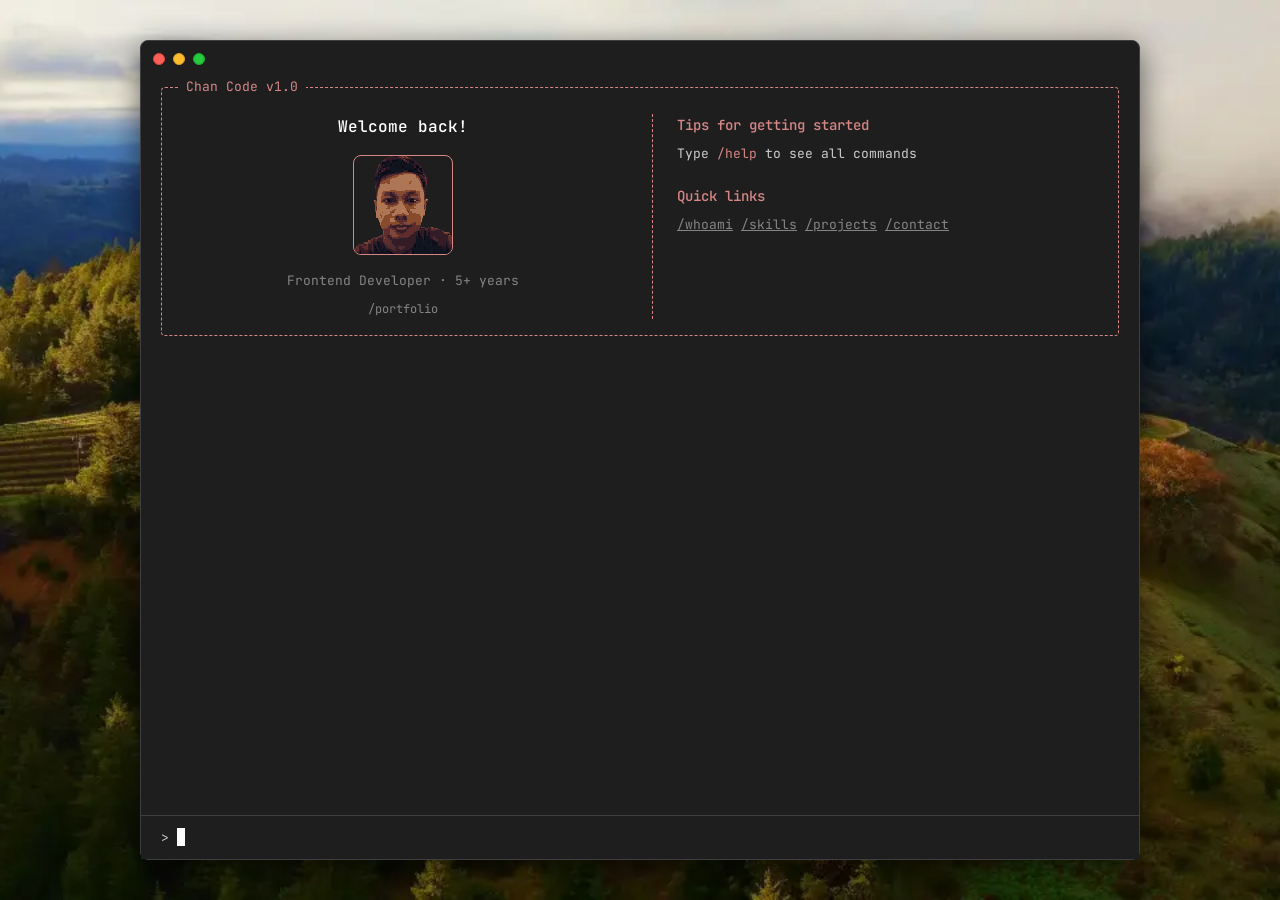
==== index.html @ 1a668fe7 "deploy" ====
<!doctype html>
<html lang="en">
  <head>
    <meta charset="UTF-8" />
    <link rel="icon" type="image/x-icon" href="/favicon.ico" />
    <link rel="icon" type="image/png" sizes="16x16" href="/favicon-16x16.png" />
    <link rel="icon" type="image/png" sizes="32x32" href="/favicon-32x32.png" />
    <link rel="apple-touch-icon" sizes="180x180" href="/apple-touch-icon.png" />
    <link rel="manifest" href="/site.webmanifest" />
    <meta name="viewport" content="width=device-width, initial-scale=1.0" />
    <link rel="preconnect" href="https://fonts.googleapis.com">
    <link rel="preconnect" href="https://fonts.gstatic.com" crossorigin>
    <link rel="preload" href="https://fonts.googleapis.com/css2?family=JetBrains+Mono:wght@400;500;600;700&display=block" as="style">
    <link href="https://fonts.googleapis.com/css2?family=JetBrains+Mono:wght@400;500;600;700&display=block" rel="stylesheet">
    <title>Chan Nyein Tun - Portfolio</title>
    <script type="module" crossorigin src="/assets/index-CoTUkDE5.js"></script>
    <link rel="stylesheet" crossorigin href="/assets/index-DFzDMtbi.css">
  </head>
  <body>
    <div id="root"></div>
  </body>
</html>
---- assets/index-DFzDMtbi.css ----
/*! tailwindcss v4.1.16 | MIT License | https://tailwindcss.com */
@layer properties{@supports (((-webkit-hyphens:none)) and (not (margin-trim:inline))) or ((-moz-orient:inline) and (not (color:rgb(from red r g b)))){*,:before,:after,::backdrop{--tw-rotate-x:initial;--tw-rotate-y:initial;--tw-rotate-z:initial;--tw-skew-x:initial;--tw-skew-y:initial;--tw-space-y-reverse:0;--tw-border-style:solid;--tw-font-weight:initial;--tw-outline-style:solid;--tw-ease:initial}}}@layer theme{:root,:host{--font-sans:ui-sans-serif,system-ui,sans-serif,"Apple Color Emoji","Segoe UI Emoji","Segoe UI Symbol","Noto Color Emoji";--font-mono:"JetBrains Mono","Consolas","Courier New",monospace;--color-red-500:#fb2c36;--color-yellow-500:#edb200;--color-green-500:#00c758;--spacing:.25rem;--text-sm:.875rem;--text-sm--line-height:calc(1.25/.875);--text-xl:1.25rem;--text-xl--line-height:calc(1.75/1.25);--text-2xl:1.5rem;--text-2xl--line-height:calc(2/1.5);--font-weight-semibold:600;--font-weight-bold:700;--ease-in:cubic-bezier(.4,0,1,1);--default-transition-duration:.15s;--default-transition-timing-function:cubic-bezier(.4,0,.2,1);--default-font-family:var(--font-sans);--default-mono-font-family:var(--font-mono);--color-terminal-bg:#1e1e1e;--color-terminal-text:#ccc;--color-terminal-muted:#858585;--color-terminal-accent:#d78786;--color-terminal-error:#f48771;--animate-fade-in:fadeIn .2s ease-out}@supports (color:lab(0% 0 0)){:root,:host{--color-red-500:lab(55.4814% 75.0732 48.8528);--color-yellow-500:lab(76.3898% 14.5258 98.4589);--color-green-500:lab(70.5521% -66.5147 45.8073)}}}@layer base{*,:after,:before,::backdrop{box-sizing:border-box;border:0 solid;margin:0;padding:0}::file-selector-button{box-sizing:border-box;border:0 solid;margin:0;padding:0}html,:host{-webkit-text-size-adjust:100%;tab-size:4;line-height:1.5;font-family:var(--default-font-family,ui-sans-serif,system-ui,sans-serif,"Apple Color Emoji","Segoe UI Emoji","Segoe UI Symbol","Noto Color Emoji");font-feature-settings:var(--default-font-feature-settings,normal);font-variation-settings:var(--default-font-variation-settings,normal);-webkit-tap-highlight-color:transparent}hr{height:0;color:inherit;border-top-width:1px}abbr:where([title]){-webkit-text-decoration:underline dotted;text-decoration:underline dotted}h1,h2,h3,h4,h5,h6{font-size:inherit;font-weight:inherit}a{color:inherit;-webkit-text-decoration:inherit;-webkit-text-decoration:inherit;-webkit-text-decoration:inherit;-webkit-text-decoration:inherit;text-decoration:inherit}b,strong{font-weight:bolder}code,kbd,samp,pre{font-family:var(--default-mono-font-family,ui-monospace,SFMono-Regular,Menlo,Monaco,Consolas,"Liberation Mono","Courier New",monospace);font-feature-settings:var(--default-mono-font-feature-settings,normal);font-variation-settings:var(--default-mono-font-variation-settings,normal);font-size:1em}small{font-size:80%}sub,sup{vertical-align:baseline;font-size:75%;line-height:0;position:relative}sub{bottom:-.25em}sup{top:-.5em}table{text-indent:0;border-color:inherit;border-collapse:collapse}:-moz-focusring{outline:auto}progress{vertical-align:baseline}summary{display:list-item}ol,ul,menu{list-style:none}img,svg,video,canvas,audio,iframe,embed,object{vertical-align:middle;display:block}img,video{max-width:100%;height:auto}button,input,select,optgroup,textarea{font:inherit;font-feature-settings:inherit;font-variation-settings:inherit;letter-spacing:inherit;color:inherit;opacity:1;background-color:#0000;border-radius:0}::file-selector-button{font:inherit;font-feature-settings:inherit;font-variation-settings:inherit;letter-spacing:inherit;color:inherit;opacity:1;background-color:#0000;border-radius:0}:where(select:is([multiple],[size])) optgroup{font-weight:bolder}:where(select:is([multiple],[size])) optgroup option{padding-inline-start:20px}::file-selector-button{margin-inline-end:4px}::placeholder{opacity:1}@supports (not ((-webkit-appearance:-apple-pay-button))) or (contain-intrinsic-size:1px){::placeholder{color:currentColor}@supports (color:color-mix(in lab, red, red)){::placeholder{color:color-mix(in oklab,currentcolor 50%,transparent)}}}textarea{resize:vertical}::-webkit-search-decoration{-webkit-appearance:none}::-webkit-date-and-time-value{min-height:1lh;text-align:inherit}::-webkit-datetime-edit{display:inline-flex}::-webkit-datetime-edit-fields-wrapper{padding:0}::-webkit-datetime-edit{padding-block:0}::-webkit-datetime-edit-year-field{padding-block:0}::-webkit-datetime-edit-month-field{padding-block:0}::-webkit-datetime-edit-day-field{padding-block:0}::-webkit-datetime-edit-hour-field{padding-block:0}::-webkit-datetime-edit-minute-field{padding-block:0}::-webkit-datetime-edit-second-field{padding-block:0}::-webkit-datetime-edit-millisecond-field{padding-block:0}::-webkit-datetime-edit-meridiem-field{padding-block:0}::-webkit-calendar-picker-indicator{line-height:1}:-moz-ui-invalid{box-shadow:none}button,input:where([type=button],[type=reset],[type=submit]){appearance:button}::file-selector-button{appearance:button}::-webkit-inner-spin-button{height:auto}::-webkit-outer-spin-button{height:auto}[hidden]:where(:not([hidden=until-found])){display:none!important}}@layer components;@layer utilities{.absolute{position:absolute}.relative{position:relative}.static{position:static}.container{width:100%}@media (min-width:40rem){.container{max-width:40rem}}@media (min-width:48rem){.container{max-width:48rem}}@media (min-width:64rem){.container{max-width:64rem}}@media (min-width:80rem){.container{max-width:80rem}}@media (min-width:96rem){.container{max-width:96rem}}.mb-1{margin-bottom:calc(var(--spacing)*1)}.mb-3{margin-bottom:calc(var(--spacing)*3)}.mb-4{margin-bottom:calc(var(--spacing)*4)}.mb-8{margin-bottom:calc(var(--spacing)*8)}.ml-2{margin-left:calc(var(--spacing)*2)}.ml-6{margin-left:calc(var(--spacing)*6)}.block{display:block}.contents{display:contents}.flex{display:flex}.grid{display:grid}.hidden{display:none}.inline-block{display:inline-block}.w-20{width:calc(var(--spacing)*20)}.w-full{width:100%}.min-w-fit{min-width:fit-content}.flex-1{flex:1}.shrink-0{flex-shrink:0}.transform{transform:var(--tw-rotate-x,)var(--tw-rotate-y,)var(--tw-rotate-z,)var(--tw-skew-x,)var(--tw-skew-y,)}.animate-fade-in{animation:var(--animate-fade-in)}.grid-cols-1{grid-template-columns:repeat(1,minmax(0,1fr))}.grid-cols-2{grid-template-columns:repeat(2,minmax(0,1fr))}.flex-col{flex-direction:column}.flex-wrap{flex-wrap:wrap}.items-center{align-items:center}.gap-2{gap:calc(var(--spacing)*2)}.gap-6{gap:calc(var(--spacing)*6)}:where(.space-y-2>:not(:last-child)){--tw-space-y-reverse:0;margin-block-start:calc(calc(var(--spacing)*2)*var(--tw-space-y-reverse));margin-block-end:calc(calc(var(--spacing)*2)*calc(1 - var(--tw-space-y-reverse)))}:where(.space-y-3>:not(:last-child)){--tw-space-y-reverse:0;margin-block-start:calc(calc(var(--spacing)*3)*var(--tw-space-y-reverse));margin-block-end:calc(calc(var(--spacing)*3)*calc(1 - var(--tw-space-y-reverse)))}.border{border-style:var(--tw-border-style);border-width:1px}.border-t{border-top-style:var(--tw-border-style);border-top-width:1px}.border-dashed{--tw-border-style:dashed;border-style:dashed}.bg-green-500{background-color:var(--color-green-500)}.bg-red-500{background-color:var(--color-red-500)}.bg-yellow-500{background-color:var(--color-yellow-500)}.text-2xl{font-size:var(--text-2xl);line-height:var(--tw-leading,var(--text-2xl--line-height))}.text-sm{font-size:var(--text-sm);line-height:var(--tw-leading,var(--text-sm--line-height))}.text-xl{font-size:var(--text-xl);line-height:var(--tw-leading,var(--text-xl--line-height))}.text-\[3px\]{font-size:3px}.font-bold{--tw-font-weight:var(--font-weight-bold);font-weight:var(--font-weight-bold)}.font-semibold{--tw-font-weight:var(--font-weight-semibold);font-weight:var(--font-weight-semibold)}.break-all{word-break:break-all}.text-terminal-accent{color:var(--color-terminal-accent)}.text-terminal-error{color:var(--color-terminal-error)}.text-terminal-muted{color:var(--color-terminal-muted)}.text-terminal-text{color:var(--color-terminal-text)}.underline{text-decoration-line:underline}.outline{outline-style:var(--tw-outline-style);outline-width:1px}.transition{transition-property:color,background-color,border-color,outline-color,text-decoration-color,fill,stroke,--tw-gradient-from,--tw-gradient-via,--tw-gradient-to,opacity,box-shadow,transform,translate,scale,rotate,filter,-webkit-backdrop-filter,backdrop-filter,display,content-visibility,overlay,pointer-events;transition-timing-function:var(--tw-ease,var(--default-transition-timing-function));transition-duration:var(--tw-duration,var(--default-transition-duration))}.ease-in{--tw-ease:var(--ease-in);transition-timing-function:var(--ease-in)}@media (hover:hover){.hover\:underline:hover{text-decoration-line:underline}}@media (min-width:48rem){.md\:w-24{width:calc(var(--spacing)*24)}.md\:w-\[calc\(100\%-80px\)\]{width:calc(100% - 80px)}.md\:grid-cols-2{grid-template-columns:repeat(2,minmax(0,1fr))}.md\:grid-cols-3{grid-template-columns:repeat(3,minmax(0,1fr))}.md\:grid-cols-4{grid-template-columns:repeat(4,minmax(0,1fr))}.md\:gap-4{gap:calc(var(--spacing)*4)}.md\:gap-6{gap:calc(var(--spacing)*6)}.md\:border-t-0{border-top-style:var(--tw-border-style);border-top-width:0}.md\:border-l{border-left-style:var(--tw-border-style);border-left-width:1px}.md\:text-\[6px\]{font-size:6px}}}@keyframes blink{0%,50%{opacity:1}51%,to{opacity:0}}@keyframes fadeIn{0%{opacity:0}to{opacity:1}}@keyframes spin{0%{transform:rotate(0)}to{transform:rotate(360deg)}}@keyframes gradient-shift{0%{background-position:0%}to{background-position:200%}}*{box-sizing:border-box;margin:0;padding:0}body,html{overscroll-behavior:none}html{background-color:var(--color-terminal-bg);background-image:url(/background.webp);background-position:50%;background-repeat:no-repeat;background-size:cover;background-attachment:fixed}body{color:var(--color-terminal-text);font-family:var(--font-mono);-webkit-font-smoothing:antialiased;-moz-osx-font-smoothing:grayscale;font-synthesis:none;text-rendering:optimizeLegibility;font-size:13px;line-height:1.5;overflow:auto}input{caret-shape:block;caret-width:8px}@supports not (caret-shape:block){input{caret-color:#0000}}::selection{color:var(--color-terminal-text);background-color:#4ec9b04d}.prompt{color:var(--color-terminal-accent);-webkit-user-select:none;user-select:none;font-weight:400}.link-hover{color:var(--color-terminal-text);text-decoration:none;transition:color .15s}.link-hover:hover{color:var(--color-terminal-accent);text-decoration:underline}@property --tw-rotate-x{syntax:"*";inherits:false}@property --tw-rotate-y{syntax:"*";inherits:false}@property --tw-rotate-z{syntax:"*";inherits:false}@property --tw-skew-x{syntax:"*";inherits:false}@property --tw-skew-y{syntax:"*";inherits:false}@property --tw-space-y-reverse{syntax:"*";inherits:false;initial-value:0}@property --tw-border-style{syntax:"*";inherits:false;initial-value:solid}@property --tw-font-weight{syntax:"*";inherits:false}@property --tw-outline-style{syntax:"*";inherits:false;initial-value:solid}@property --tw-ease{syntax:"*";inherits:false}
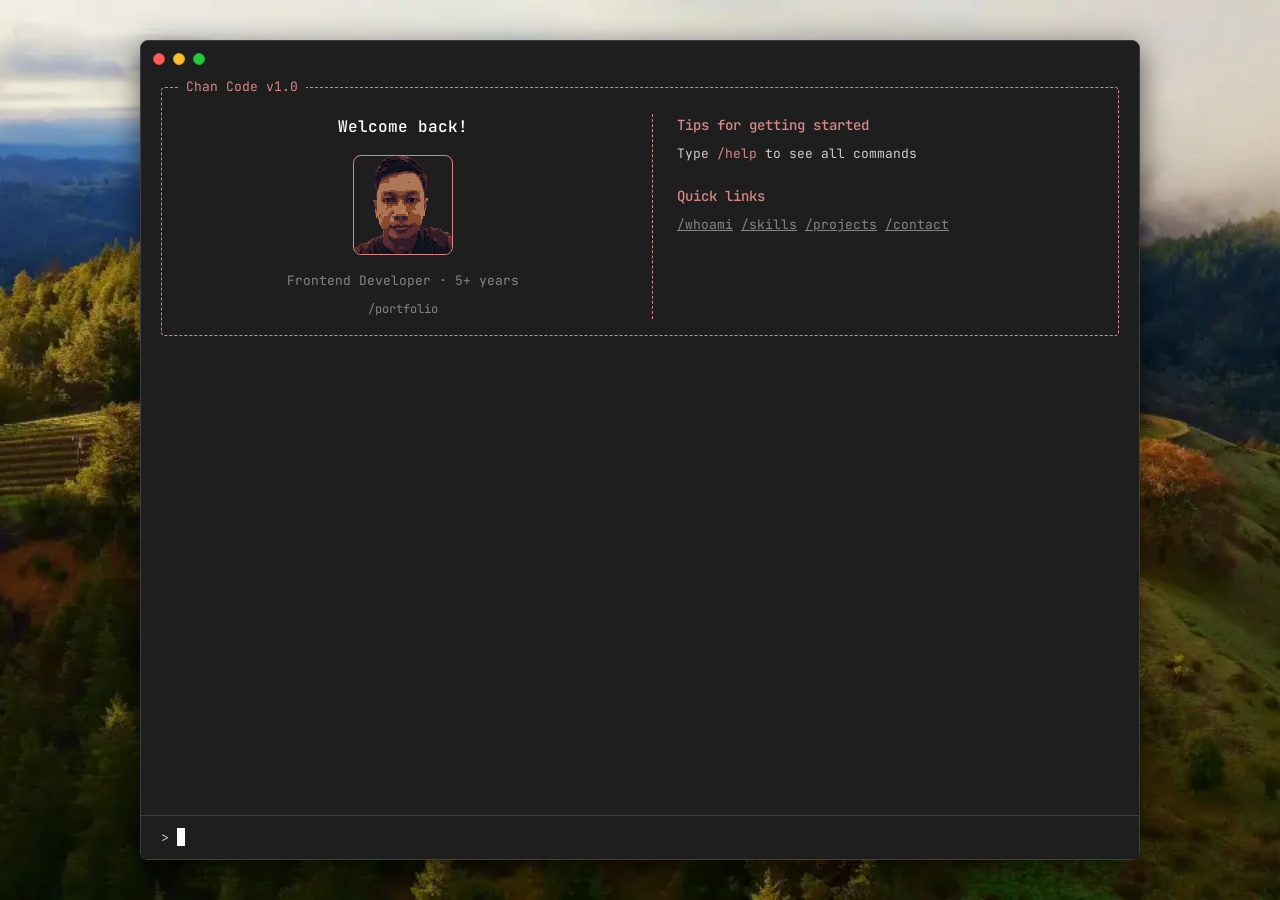
==== commit c30cfabe: "deploy" ====
--- a/index.html
+++ b/index.html
@@ -2,21 +2,138 @@
 <html lang="en">
   <head>
     <meta charset="UTF-8" />
+    <meta name="viewport" content="width=device-width, initial-scale=1.0" />
+
+    <!-- Primary Meta Tags -->
+    <title>Chan Nyein Tun - Frontend Developer Portfolio | Interactive CLI Experience</title>
+    <meta name="title" content="Chan Nyein Tun - Frontend Developer Portfolio | Interactive CLI Experience" />
+    <meta name="description" content="Interactive command-line portfolio of Chan Nyein Tun, a Frontend Developer with 5+ years of experience in React, Next.js, TypeScript, and modern web technologies. Explore projects, skills, and contact information through a unique terminal interface." />
+    <meta name="keywords" content="Chan Nyein Tun, Frontend Developer, React Developer, Next.js Developer, TypeScript, Web Development, Portfolio, Interactive CLI, Terminal Portfolio, JavaScript, Vite, TailwindCSS" />
+    <meta name="author" content="Chan Nyein Tun" />
+    <meta name="robots" content="index, follow" />
+    <meta name="language" content="English" />
+    <meta name="revisit-after" content="7 days" />
+
+    <!-- Open Graph / Facebook -->
+    <meta property="og:type" content="website" />
+    <meta property="og:url" content="https://cnt.is-a.dev/" />
+    <meta property="og:title" content="Chan Nyein Tun - Frontend Developer Portfolio" />
+    <meta property="og:description" content="Interactive command-line portfolio showcasing 5+ years of frontend development expertise. Experience a unique CLI-based portfolio featuring React, Next.js, TypeScript, and modern web technologies." />
+    <meta property="og:site_name" content="Chan Nyein Tun Portfolio" />
+    <meta property="og:locale" content="en_US" />
+
+    <!-- Twitter -->
+    <meta name="twitter:card" content="summary" />
+    <meta name="twitter:url" content="https://cnt.is-a.dev/" />
+    <meta name="twitter:title" content="Chan Nyein Tun - Frontend Developer Portfolio" />
+    <meta name="twitter:description" content="Interactive command-line portfolio showcasing 5+ years of frontend development expertise. Experience a unique CLI-based portfolio." />
+    <meta name="twitter:creator" content="@chanyeintun" />
+
+    <!-- AEO (AI Engine Optimization) - Structured Data for AI Crawlers -->
+    <meta name="ai:purpose" content="Professional portfolio website showcasing frontend development work and skills" />
+    <meta name="ai:profession" content="Frontend Developer" />
+    <meta name="ai:experience" content="5+ years" />
+    <meta name="ai:specialization" content="React, Next.js, TypeScript, JavaScript, Web Development" />
+    <meta name="ai:interaction" content="Interactive command-line interface for portfolio navigation" />
+
+    <!-- Canonical URL -->
+    <link rel="canonical" href="https://cnt.is-a.dev/" />
+
+    <!-- Favicons -->
     <link rel="icon" type="image/x-icon" href="/favicon.ico" />
     <link rel="icon" type="image/png" sizes="16x16" href="/favicon-16x16.png" />
     <link rel="icon" type="image/png" sizes="32x32" href="/favicon-32x32.png" />
     <link rel="apple-touch-icon" sizes="180x180" href="/apple-touch-icon.png" />
     <link rel="manifest" href="/site.webmanifest" />
-    <meta name="viewport" content="width=device-width, initial-scale=1.0" />
+
+    <!-- Preconnect for Performance -->
     <link rel="preconnect" href="https://fonts.googleapis.com">
     <link rel="preconnect" href="https://fonts.gstatic.com" crossorigin>
     <link rel="preload" href="https://fonts.googleapis.com/css2?family=JetBrains+Mono:wght@400;500;600;700&display=block" as="style">
     <link href="https://fonts.googleapis.com/css2?family=JetBrains+Mono:wght@400;500;600;700&display=block" rel="stylesheet">
-    <title>Chan Nyein Tun - Portfolio</title>
-    <script type="module" crossorigin src="/assets/index-CoTUkDE5.js"></script>
-    <link rel="stylesheet" crossorigin href="/assets/index-DFzDMtbi.css">
+
+    <!-- JSON-LD Structured Data for Search Engines & AI -->
+    <script type="application/ld+json">
+    {
+      "@context": "https://schema.org",
+      "@type": "Person",
+      "name": "Chan Nyein Tun",
+      "jobTitle": "Frontend Developer",
+      "description": "Frontend Developer with 5+ years of experience specializing in React, Next.js, TypeScript, and modern web technologies",
+      "url": "https://cnt.is-a.dev",
+      "sameAs": [
+        "https://github.com/channyeintun",
+        "https://linkedin.com/in/channyeintun",
+        "https://x.com/chanyeintun"
+      ],
+      "knowsAbout": [
+        "React.js",
+        "Next.js",
+        "TypeScript",
+        "JavaScript (ES6+)",
+        "React Native",
+        "Redux",
+        "TanStack Query",
+        "Tiptap",
+        "GraphQL",
+        "NestJs",
+        "Vite",
+        "Go",
+        "REST APIs",
+        "TailwindCSS",
+        "HTML5",
+        "CSS3",
+        "a11y",
+        "Java",
+        "Spring",
+        "Docker",
+        "Git",
+        "CI/CD",
+        "Agile & Scrum",
+        "Figma",
+        "AWS"
+      ],
+      "alumniOf": {
+        "@type": "EducationalOrganization",
+        "name": "Your University"
+      },
+      "hasOccupation": {
+        "@type": "Occupation",
+        "name": "Frontend Developer",
+        "experienceRequirements": "5+ years",
+        "skills": "React, Next.js, TypeScript, JavaScript, Web Development"
+      }
+    }
+    </script>
+
+    <script type="application/ld+json">
+    {
+      "@context": "https://schema.org",
+      "@type": "WebSite",
+      "name": "Chan Nyein Tun Portfolio",
+      "url": "https://cnt.is-a.dev",
+      "description": "Interactive CLI-based portfolio showcasing frontend development projects and skills",
+      "author": {
+        "@type": "Person",
+        "name": "Chan Nyein Tun"
+      },
+      "inLanguage": "en-US"
+    }
+    </script>
+    <script type="module" crossorigin src="/assets/index-qq8zy3i3.js"></script>
+    <link rel="stylesheet" crossorigin href="/assets/index-DV_ZJdX0.css">
   </head>
   <body>
-    <div id="root"></div>
+    <div class="min-h-screen py-10 flex justify-center">
+      <div class="relative w-full md:w-[calc(100%-80px)] max-w-[1000px] min-h-[calc(100vh-80px)] bg-terminal-bg border border-terminal-border rounded-lg shadow-[0_8px_32px_rgba(0,0,0,0.6)] mx-1 flex flex-col">
+        <!-- Mac-style window controls -->
+        <div class="flex gap-2 px-3 py-3 z-20">
+          <div class="w-3 h-3 rounded-full bg-[#ff5f56] border-[0.5px] border-[#e0443e] cursor-pointer" title="Close"></div>
+          <div class="w-3 h-3 rounded-full bg-[#ffbd2e] border-[0.5px] border-[#dea123] cursor-pointer" title="Minimize"></div>
+          <div class="w-3 h-3 rounded-full bg-[#27c93f] border-[0.5px] border-[#1aab29] cursor-pointer" title="Maximize"></div>
+        </div>
+        <div id="root" class="flex flex-col flex-1"></div>
+      </div>
+    </div>
   </body>
 </html>
--- a/assets/index-DV_ZJdX0.css
+++ b/assets/index-DV_ZJdX0.css
@@ -0,0 +1,2 @@
+/*! tailwindcss v4.1.16 | MIT License | https://tailwindcss.com */
+@layer properties{@supports (((-webkit-hyphens:none)) and (not (margin-trim:inline))) or ((-moz-orient:inline) and (not (color:rgb(from red r g b)))){*,:before,:after,::backdrop{--tw-rotate-x:initial;--tw-rotate-y:initial;--tw-rotate-z:initial;--tw-skew-x:initial;--tw-skew-y:initial;--tw-space-y-reverse:0;--tw-border-style:solid;--tw-font-weight:initial;--tw-shadow:0 0 #0000;--tw-shadow-color:initial;--tw-shadow-alpha:100%;--tw-inset-shadow:0 0 #0000;--tw-inset-shadow-color:initial;--tw-inset-shadow-alpha:100%;--tw-ring-color:initial;--tw-ring-shadow:0 0 #0000;--tw-inset-ring-color:initial;--tw-inset-ring-shadow:0 0 #0000;--tw-ring-inset:initial;--tw-ring-offset-width:0px;--tw-ring-offset-color:#fff;--tw-ring-offset-shadow:0 0 #0000;--tw-outline-style:solid;--tw-ease:initial}}}@layer theme{:root,:host{--font-sans:ui-sans-serif,system-ui,sans-serif,"Apple Color Emoji","Segoe UI Emoji","Segoe UI Symbol","Noto Color Emoji";--font-mono:"JetBrains Mono","Consolas","Courier New",monospace;--spacing:.25rem;--text-xl:1.25rem;--text-xl--line-height:calc(1.75/1.25);--text-2xl:1.5rem;--text-2xl--line-height:calc(2/1.5);--font-weight-semibold:600;--font-weight-bold:700;--radius-lg:.5rem;--ease-in:cubic-bezier(.4,0,1,1);--default-transition-duration:.15s;--default-transition-timing-function:cubic-bezier(.4,0,.2,1);--default-font-family:var(--font-sans);--default-mono-font-family:var(--font-mono);--color-terminal-bg:#1e1e1e;--color-terminal-border:#3e3e42;--color-terminal-text:#ccc;--color-terminal-muted:#858585;--color-terminal-accent:#d78786;--color-terminal-error:#f48771;--animate-fade-in:fadeIn .2s ease-out}}@layer base{*,:after,:before,::backdrop{box-sizing:border-box;border:0 solid;margin:0;padding:0}::file-selector-button{box-sizing:border-box;border:0 solid;margin:0;padding:0}html,:host{-webkit-text-size-adjust:100%;tab-size:4;line-height:1.5;font-family:var(--default-font-family,ui-sans-serif,system-ui,sans-serif,"Apple Color Emoji","Segoe UI Emoji","Segoe UI Symbol","Noto Color Emoji");font-feature-settings:var(--default-font-feature-settings,normal);font-variation-settings:var(--default-font-variation-settings,normal);-webkit-tap-highlight-color:transparent}hr{height:0;color:inherit;border-top-width:1px}abbr:where([title]){-webkit-text-decoration:underline dotted;text-decoration:underline dotted}h1,h2,h3,h4,h5,h6{font-size:inherit;font-weight:inherit}a{color:inherit;-webkit-text-decoration:inherit;-webkit-text-decoration:inherit;-webkit-text-decoration:inherit;-webkit-text-decoration:inherit;text-decoration:inherit}b,strong{font-weight:bolder}code,kbd,samp,pre{font-family:var(--default-mono-font-family,ui-monospace,SFMono-Regular,Menlo,Monaco,Consolas,"Liberation Mono","Courier New",monospace);font-feature-settings:var(--default-mono-font-feature-settings,normal);font-variation-settings:var(--default-mono-font-variation-settings,normal);font-size:1em}small{font-size:80%}sub,sup{vertical-align:baseline;font-size:75%;line-height:0;position:relative}sub{bottom:-.25em}sup{top:-.5em}table{text-indent:0;border-color:inherit;border-collapse:collapse}:-moz-focusring{outline:auto}progress{vertical-align:baseline}summary{display:list-item}ol,ul,menu{list-style:none}img,svg,video,canvas,audio,iframe,embed,object{vertical-align:middle;display:block}img,video{max-width:100%;height:auto}button,input,select,optgroup,textarea{font:inherit;font-feature-settings:inherit;font-variation-settings:inherit;letter-spacing:inherit;color:inherit;opacity:1;background-color:#0000;border-radius:0}::file-selector-button{font:inherit;font-feature-settings:inherit;font-variation-settings:inherit;letter-spacing:inherit;color:inherit;opacity:1;background-color:#0000;border-radius:0}:where(select:is([multiple],[size])) optgroup{font-weight:bolder}:where(select:is([multiple],[size])) optgroup option{padding-inline-start:20px}::file-selector-button{margin-inline-end:4px}::placeholder{opacity:1}@supports (not ((-webkit-appearance:-apple-pay-button))) or (contain-intrinsic-size:1px){::placeholder{color:currentColor}@supports (color:color-mix(in lab, red, red)){::placeholder{color:color-mix(in oklab,currentcolor 50%,transparent)}}}textarea{resize:vertical}::-webkit-search-decoration{-webkit-appearance:none}::-webkit-date-and-time-value{min-height:1lh;text-align:inherit}::-webkit-datetime-edit{display:inline-flex}::-webkit-datetime-edit-fields-wrapper{padding:0}::-webkit-datetime-edit{padding-block:0}::-webkit-datetime-edit-year-field{padding-block:0}::-webkit-datetime-edit-month-field{padding-block:0}::-webkit-datetime-edit-day-field{padding-block:0}::-webkit-datetime-edit-hour-field{padding-block:0}::-webkit-datetime-edit-minute-field{padding-block:0}::-webkit-datetime-edit-second-field{padding-block:0}::-webkit-datetime-edit-millisecond-field{padding-block:0}::-webkit-datetime-edit-meridiem-field{padding-block:0}::-webkit-calendar-picker-indicator{line-height:1}:-moz-ui-invalid{box-shadow:none}button,input:where([type=button],[type=reset],[type=submit]){appearance:button}::file-selector-button{appearance:button}::-webkit-inner-spin-button{height:auto}::-webkit-outer-spin-button{height:auto}[hidden]:where(:not([hidden=until-found])){display:none!important}}@layer components;@layer utilities{.absolute{position:absolute}.relative{position:relative}.static{position:static}.z-20{z-index:20}.container{width:100%}@media (min-width:40rem){.container{max-width:40rem}}@media (min-width:48rem){.container{max-width:48rem}}@media (min-width:64rem){.container{max-width:64rem}}@media (min-width:80rem){.container{max-width:80rem}}@media (min-width:96rem){.container{max-width:96rem}}.mx-1{margin-inline:calc(var(--spacing)*1)}.mb-1{margin-bottom:calc(var(--spacing)*1)}.mb-3{margin-bottom:calc(var(--spacing)*3)}.mb-4{margin-bottom:calc(var(--spacing)*4)}.mb-8{margin-bottom:calc(var(--spacing)*8)}.ml-6{margin-left:calc(var(--spacing)*6)}.block{display:block}.contents{display:contents}.flex{display:flex}.grid{display:grid}.hidden{display:none}.inline-block{display:inline-block}.h-3{height:calc(var(--spacing)*3)}.min-h-\[calc\(100vh-80px\)\]{min-height:calc(100vh - 80px)}.min-h-screen{min-height:100vh}.w-3{width:calc(var(--spacing)*3)}.w-20{width:calc(var(--spacing)*20)}.w-full{width:100%}.max-w-\[1000px\]{max-width:1000px}.min-w-fit{min-width:fit-content}.flex-1{flex:1}.shrink-0{flex-shrink:0}.transform{transform:var(--tw-rotate-x,)var(--tw-rotate-y,)var(--tw-rotate-z,)var(--tw-skew-x,)var(--tw-skew-y,)}.animate-fade-in{animation:var(--animate-fade-in)}.cursor-pointer{cursor:pointer}.grid-cols-1{grid-template-columns:repeat(1,minmax(0,1fr))}.grid-cols-2{grid-template-columns:repeat(2,minmax(0,1fr))}.flex-col{flex-direction:column}.flex-wrap{flex-wrap:wrap}.items-center{align-items:center}.justify-center{justify-content:center}.gap-2{gap:calc(var(--spacing)*2)}.gap-6{gap:calc(var(--spacing)*6)}:where(.space-y-2>:not(:last-child)){--tw-space-y-reverse:0;margin-block-start:calc(calc(var(--spacing)*2)*var(--tw-space-y-reverse));margin-block-end:calc(calc(var(--spacing)*2)*calc(1 - var(--tw-space-y-reverse)))}:where(.space-y-3>:not(:last-child)){--tw-space-y-reverse:0;margin-block-start:calc(calc(var(--spacing)*3)*var(--tw-space-y-reverse));margin-block-end:calc(calc(var(--spacing)*3)*calc(1 - var(--tw-space-y-reverse)))}.rounded-full{border-radius:3.40282e38px}.rounded-lg{border-radius:var(--radius-lg)}.border{border-style:var(--tw-border-style);border-width:1px}.border-\[0\.5px\]{border-style:var(--tw-border-style);border-width:.5px}.border-t{border-top-style:var(--tw-border-style);border-top-width:1px}.border-dashed{--tw-border-style:dashed;border-style:dashed}.border-\[\#1aab29\]{border-color:#1aab29}.border-\[\#dea123\]{border-color:#dea123}.border-\[\#e0443e\]{border-color:#e0443e}.border-terminal-border{border-color:var(--color-terminal-border)}.bg-\[\#27c93f\]{background-color:#27c93f}.bg-\[\#ff5f56\]{background-color:#ff5f56}.bg-\[\#ffbd2e\]{background-color:#ffbd2e}.bg-terminal-bg{background-color:var(--color-terminal-bg)}.px-3{padding-inline:calc(var(--spacing)*3)}.py-3{padding-block:calc(var(--spacing)*3)}.py-10{padding-block:calc(var(--spacing)*10)}.text-2xl{font-size:var(--text-2xl);line-height:var(--tw-leading,var(--text-2xl--line-height))}.text-xl{font-size:var(--text-xl);line-height:var(--tw-leading,var(--text-xl--line-height))}.text-\[3px\]{font-size:3px}.font-bold{--tw-font-weight:var(--font-weight-bold);font-weight:var(--font-weight-bold)}.font-semibold{--tw-font-weight:var(--font-weight-semibold);font-weight:var(--font-weight-semibold)}.break-all{word-break:break-all}.text-terminal-accent{color:var(--color-terminal-accent)}.text-terminal-error{color:var(--color-terminal-error)}.text-terminal-muted{color:var(--color-terminal-muted)}.text-terminal-text{color:var(--color-terminal-text)}.underline{text-decoration-line:underline}.shadow-\[0_8px_32px_rgba\(0\,0\,0\,0\.6\)\]{--tw-shadow:0 8px 32px var(--tw-shadow-color,#0009);box-shadow:var(--tw-inset-shadow),var(--tw-inset-ring-shadow),var(--tw-ring-offset-shadow),var(--tw-ring-shadow),var(--tw-shadow)}.outline{outline-style:var(--tw-outline-style);outline-width:1px}.transition{transition-property:color,background-color,border-color,outline-color,text-decoration-color,fill,stroke,--tw-gradient-from,--tw-gradient-via,--tw-gradient-to,opacity,box-shadow,transform,translate,scale,rotate,filter,-webkit-backdrop-filter,backdrop-filter,display,content-visibility,overlay,pointer-events;transition-timing-function:var(--tw-ease,var(--default-transition-timing-function));transition-duration:var(--tw-duration,var(--default-transition-duration))}.ease-in{--tw-ease:var(--ease-in);transition-timing-function:var(--ease-in)}@media (hover:hover){.hover\:underline:hover{text-decoration-line:underline}}@media (min-width:48rem){.md\:w-24{width:calc(var(--spacing)*24)}.md\:w-\[calc\(100\%-80px\)\]{width:calc(100% - 80px)}.md\:grid-cols-2{grid-template-columns:repeat(2,minmax(0,1fr))}.md\:grid-cols-3{grid-template-columns:repeat(3,minmax(0,1fr))}.md\:grid-cols-4{grid-template-columns:repeat(4,minmax(0,1fr))}.md\:gap-4{gap:calc(var(--spacing)*4)}.md\:gap-6{gap:calc(var(--spacing)*6)}.md\:border-t-0{border-top-style:var(--tw-border-style);border-top-width:0}.md\:border-l{border-left-style:var(--tw-border-style);border-left-width:1px}.md\:text-\[6px\]{font-size:6px}}}@keyframes blink{0%,50%{opacity:1}51%,to{opacity:0}}@keyframes fadeIn{0%{opacity:0}to{opacity:1}}@keyframes spin{0%{transform:rotate(0)}to{transform:rotate(360deg)}}@keyframes gradient-shift{0%{background-position:0%}to{background-position:200%}}body,html{overscroll-behavior:none}html{background-color:var(--color-terminal-bg);background-image:url(/background.webp);background-position:50%;background-repeat:no-repeat;background-size:cover;background-attachment:fixed}body{color:var(--color-terminal-text);font-family:var(--font-mono);-webkit-font-smoothing:antialiased;-moz-osx-font-smoothing:grayscale;font-synthesis:none;text-rendering:optimizeLegibility;font-size:13px;line-height:1.5;overflow:auto}input{caret-shape:block;caret-width:8px}@supports not (caret-shape:block){input{caret-color:#0000}}::selection{color:var(--color-terminal-text);background-color:#4ec9b04d}.prompt{color:var(--color-terminal-accent);-webkit-user-select:none;user-select:none;font-weight:400}.link-hover{color:var(--color-terminal-text);text-decoration:none;transition:color .15s}.link-hover:hover{color:var(--color-terminal-accent);text-decoration:underline}@property --tw-rotate-x{syntax:"*";inherits:false}@property --tw-rotate-y{syntax:"*";inherits:false}@property --tw-rotate-z{syntax:"*";inherits:false}@property --tw-skew-x{syntax:"*";inherits:false}@property --tw-skew-y{syntax:"*";inherits:false}@property --tw-space-y-reverse{syntax:"*";inherits:false;initial-value:0}@property --tw-border-style{syntax:"*";inherits:false;initial-value:solid}@property --tw-font-weight{syntax:"*";inherits:false}@property --tw-shadow{syntax:"*";inherits:false;initial-value:0 0 #0000}@property --tw-shadow-color{syntax:"*";inherits:false}@property --tw-shadow-alpha{syntax:"<percentage>";inherits:false;initial-value:100%}@property --tw-inset-shadow{syntax:"*";inherits:false;initial-value:0 0 #0000}@property --tw-inset-shadow-color{syntax:"*";inherits:false}@property --tw-inset-shadow-alpha{syntax:"<percentage>";inherits:false;initial-value:100%}@property --tw-ring-color{syntax:"*";inherits:false}@property --tw-ring-shadow{syntax:"*";inherits:false;initial-value:0 0 #0000}@property --tw-inset-ring-color{syntax:"*";inherits:false}@property --tw-inset-ring-shadow{syntax:"*";inherits:false;initial-value:0 0 #0000}@property --tw-ring-inset{syntax:"*";inherits:false}@property --tw-ring-offset-width{syntax:"<length>";inherits:false;initial-value:0}@property --tw-ring-offset-color{syntax:"*";inherits:false;initial-value:#fff}@property --tw-ring-offset-shadow{syntax:"*";inherits:false;initial-value:0 0 #0000}@property --tw-outline-style{syntax:"*";inherits:false;initial-value:solid}@property --tw-ease{syntax:"*";inherits:false}
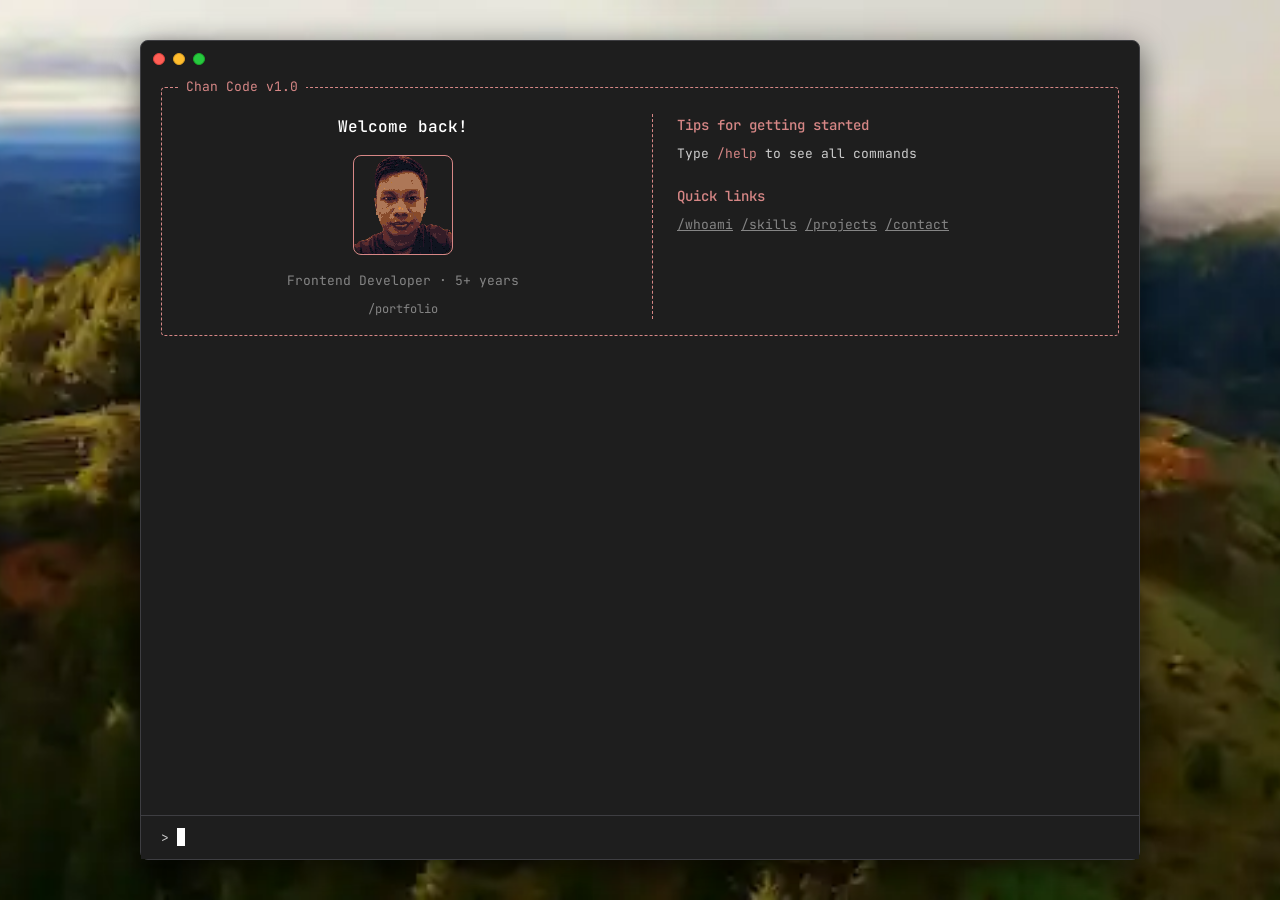
==== commit 98d248d2: "deploy" ====
--- a/index.html
+++ b/index.html
@@ -120,8 +120,8 @@
       "inLanguage": "en-US"
     }
     </script>
-    <script type="module" crossorigin src="/assets/index-qq8zy3i3.js"></script>
-    <link rel="stylesheet" crossorigin href="/assets/index-DV_ZJdX0.css">
+    <script type="module" crossorigin src="/assets/index-oZIBvQIt.js"></script>
+    <link rel="stylesheet" crossorigin href="/assets/index-B2uI7n2n.css">
   </head>
   <body>
     <div class="min-h-screen py-10 flex justify-center">
--- a/assets/index-B2uI7n2n.css
+++ b/assets/index-B2uI7n2n.css
@@ -0,0 +1,2 @@
+/*! tailwindcss v4.1.16 | MIT License | https://tailwindcss.com */
+@layer properties{@supports (((-webkit-hyphens:none)) and (not (margin-trim:inline))) or ((-moz-orient:inline) and (not (color:rgb(from red r g b)))){*,:before,:after,::backdrop{--tw-rotate-x:initial;--tw-rotate-y:initial;--tw-rotate-z:initial;--tw-skew-x:initial;--tw-skew-y:initial;--tw-space-y-reverse:0;--tw-border-style:solid;--tw-font-weight:initial;--tw-shadow:0 0 #0000;--tw-shadow-color:initial;--tw-shadow-alpha:100%;--tw-inset-shadow:0 0 #0000;--tw-inset-shadow-color:initial;--tw-inset-shadow-alpha:100%;--tw-ring-color:initial;--tw-ring-shadow:0 0 #0000;--tw-inset-ring-color:initial;--tw-inset-ring-shadow:0 0 #0000;--tw-ring-inset:initial;--tw-ring-offset-width:0px;--tw-ring-offset-color:#fff;--tw-ring-offset-shadow:0 0 #0000;--tw-outline-style:solid;--tw-ease:initial}}}@layer theme{:root,:host{--font-sans:ui-sans-serif,system-ui,sans-serif,"Apple Color Emoji","Segoe UI Emoji","Segoe UI Symbol","Noto Color Emoji";--font-mono:"JetBrains Mono","Consolas","Courier New",monospace;--spacing:.25rem;--text-xl:1.25rem;--text-xl--line-height:calc(1.75/1.25);--text-2xl:1.5rem;--text-2xl--line-height:calc(2/1.5);--font-weight-semibold:600;--font-weight-bold:700;--radius-lg:.5rem;--ease-in:cubic-bezier(.4,0,1,1);--default-transition-duration:.15s;--default-transition-timing-function:cubic-bezier(.4,0,.2,1);--default-font-family:var(--font-sans);--default-mono-font-family:var(--font-mono);--color-terminal-bg:#1e1e1e;--color-terminal-border:#3e3e42;--color-terminal-text:#ccc;--color-terminal-muted:#858585;--color-terminal-accent:#d78786;--color-terminal-error:#f48771;--animate-fade-in:fadeIn .2s ease-out}}@layer base{*,:after,:before,::backdrop{box-sizing:border-box;border:0 solid;margin:0;padding:0}::file-selector-button{box-sizing:border-box;border:0 solid;margin:0;padding:0}html,:host{-webkit-text-size-adjust:100%;tab-size:4;line-height:1.5;font-family:var(--default-font-family,ui-sans-serif,system-ui,sans-serif,"Apple Color Emoji","Segoe UI Emoji","Segoe UI Symbol","Noto Color Emoji");font-feature-settings:var(--default-font-feature-settings,normal);font-variation-settings:var(--default-font-variation-settings,normal);-webkit-tap-highlight-color:transparent}hr{height:0;color:inherit;border-top-width:1px}abbr:where([title]){-webkit-text-decoration:underline dotted;text-decoration:underline dotted}h1,h2,h3,h4,h5,h6{font-size:inherit;font-weight:inherit}a{color:inherit;-webkit-text-decoration:inherit;-webkit-text-decoration:inherit;-webkit-text-decoration:inherit;-webkit-text-decoration:inherit;text-decoration:inherit}b,strong{font-weight:bolder}code,kbd,samp,pre{font-family:var(--default-mono-font-family,ui-monospace,SFMono-Regular,Menlo,Monaco,Consolas,"Liberation Mono","Courier New",monospace);font-feature-settings:var(--default-mono-font-feature-settings,normal);font-variation-settings:var(--default-mono-font-variation-settings,normal);font-size:1em}small{font-size:80%}sub,sup{vertical-align:baseline;font-size:75%;line-height:0;position:relative}sub{bottom:-.25em}sup{top:-.5em}table{text-indent:0;border-color:inherit;border-collapse:collapse}:-moz-focusring{outline:auto}progress{vertical-align:baseline}summary{display:list-item}ol,ul,menu{list-style:none}img,svg,video,canvas,audio,iframe,embed,object{vertical-align:middle;display:block}img,video{max-width:100%;height:auto}button,input,select,optgroup,textarea{font:inherit;font-feature-settings:inherit;font-variation-settings:inherit;letter-spacing:inherit;color:inherit;opacity:1;background-color:#0000;border-radius:0}::file-selector-button{font:inherit;font-feature-settings:inherit;font-variation-settings:inherit;letter-spacing:inherit;color:inherit;opacity:1;background-color:#0000;border-radius:0}:where(select:is([multiple],[size])) optgroup{font-weight:bolder}:where(select:is([multiple],[size])) optgroup option{padding-inline-start:20px}::file-selector-button{margin-inline-end:4px}::placeholder{opacity:1}@supports (not ((-webkit-appearance:-apple-pay-button))) or (contain-intrinsic-size:1px){::placeholder{color:currentColor}@supports (color:color-mix(in lab, red, red)){::placeholder{color:color-mix(in oklab,currentcolor 50%,transparent)}}}textarea{resize:vertical}::-webkit-search-decoration{-webkit-appearance:none}::-webkit-date-and-time-value{min-height:1lh;text-align:inherit}::-webkit-datetime-edit{display:inline-flex}::-webkit-datetime-edit-fields-wrapper{padding:0}::-webkit-datetime-edit{padding-block:0}::-webkit-datetime-edit-year-field{padding-block:0}::-webkit-datetime-edit-month-field{padding-block:0}::-webkit-datetime-edit-day-field{padding-block:0}::-webkit-datetime-edit-hour-field{padding-block:0}::-webkit-datetime-edit-minute-field{padding-block:0}::-webkit-datetime-edit-second-field{padding-block:0}::-webkit-datetime-edit-millisecond-field{padding-block:0}::-webkit-datetime-edit-meridiem-field{padding-block:0}::-webkit-calendar-picker-indicator{line-height:1}:-moz-ui-invalid{box-shadow:none}button,input:where([type=button],[type=reset],[type=submit]){appearance:button}::file-selector-button{appearance:button}::-webkit-inner-spin-button{height:auto}::-webkit-outer-spin-button{height:auto}[hidden]:where(:not([hidden=until-found])){display:none!important}}@layer components;@layer utilities{.absolute{position:absolute}.relative{position:relative}.static{position:static}.z-20{z-index:20}.mx-1{margin-inline:calc(var(--spacing)*1)}.mb-1{margin-bottom:calc(var(--spacing)*1)}.mb-3{margin-bottom:calc(var(--spacing)*3)}.mb-4{margin-bottom:calc(var(--spacing)*4)}.mb-8{margin-bottom:calc(var(--spacing)*8)}.ml-6{margin-left:calc(var(--spacing)*6)}.block{display:block}.contents{display:contents}.flex{display:flex}.grid{display:grid}.hidden{display:none}.h-3{height:calc(var(--spacing)*3)}.min-h-\[calc\(100vh-80px\)\]{min-height:calc(100vh - 80px)}.min-h-screen{min-height:100vh}.w-3{width:calc(var(--spacing)*3)}.w-20{width:calc(var(--spacing)*20)}.w-full{width:100%}.max-w-\[1000px\]{max-width:1000px}.min-w-fit{min-width:fit-content}.flex-1{flex:1}.shrink-0{flex-shrink:0}.transform{transform:var(--tw-rotate-x,)var(--tw-rotate-y,)var(--tw-rotate-z,)var(--tw-skew-x,)var(--tw-skew-y,)}.animate-fade-in{animation:var(--animate-fade-in)}.cursor-pointer{cursor:pointer}.grid-cols-1{grid-template-columns:repeat(1,minmax(0,1fr))}.grid-cols-2{grid-template-columns:repeat(2,minmax(0,1fr))}.flex-col{flex-direction:column}.flex-wrap{flex-wrap:wrap}.items-center{align-items:center}.justify-center{justify-content:center}.gap-2{gap:calc(var(--spacing)*2)}.gap-6{gap:calc(var(--spacing)*6)}:where(.space-y-2>:not(:last-child)){--tw-space-y-reverse:0;margin-block-start:calc(calc(var(--spacing)*2)*var(--tw-space-y-reverse));margin-block-end:calc(calc(var(--spacing)*2)*calc(1 - var(--tw-space-y-reverse)))}:where(.space-y-3>:not(:last-child)){--tw-space-y-reverse:0;margin-block-start:calc(calc(var(--spacing)*3)*var(--tw-space-y-reverse));margin-block-end:calc(calc(var(--spacing)*3)*calc(1 - var(--tw-space-y-reverse)))}.rounded-full{border-radius:3.40282e38px}.rounded-lg{border-radius:var(--radius-lg)}.border{border-style:var(--tw-border-style);border-width:1px}.border-\[0\.5px\]{border-style:var(--tw-border-style);border-width:.5px}.border-t{border-top-style:var(--tw-border-style);border-top-width:1px}.border-dashed{--tw-border-style:dashed;border-style:dashed}.border-\[\#1aab29\]{border-color:#1aab29}.border-\[\#dea123\]{border-color:#dea123}.border-\[\#e0443e\]{border-color:#e0443e}.border-terminal-border{border-color:var(--color-terminal-border)}.bg-\[\#27c93f\]{background-color:#27c93f}.bg-\[\#ff5f56\]{background-color:#ff5f56}.bg-\[\#ffbd2e\]{background-color:#ffbd2e}.bg-terminal-bg{background-color:var(--color-terminal-bg)}.px-3{padding-inline:calc(var(--spacing)*3)}.py-3{padding-block:calc(var(--spacing)*3)}.py-10{padding-block:calc(var(--spacing)*10)}.text-2xl{font-size:var(--text-2xl);line-height:var(--tw-leading,var(--text-2xl--line-height))}.text-xl{font-size:var(--text-xl);line-height:var(--tw-leading,var(--text-xl--line-height))}.text-\[3px\]{font-size:3px}.font-bold{--tw-font-weight:var(--font-weight-bold);font-weight:var(--font-weight-bold)}.font-semibold{--tw-font-weight:var(--font-weight-semibold);font-weight:var(--font-weight-semibold)}.break-all{word-break:break-all}.text-terminal-accent{color:var(--color-terminal-accent)}.text-terminal-error{color:var(--color-terminal-error)}.text-terminal-muted{color:var(--color-terminal-muted)}.text-terminal-text{color:var(--color-terminal-text)}.underline{text-decoration-line:underline}.shadow-\[0_8px_32px_rgba\(0\,0\,0\,0\.6\)\]{--tw-shadow:0 8px 32px var(--tw-shadow-color,#0009);box-shadow:var(--tw-inset-shadow),var(--tw-inset-ring-shadow),var(--tw-ring-offset-shadow),var(--tw-ring-shadow),var(--tw-shadow)}.outline{outline-style:var(--tw-outline-style);outline-width:1px}.transition{transition-property:color,background-color,border-color,outline-color,text-decoration-color,fill,stroke,--tw-gradient-from,--tw-gradient-via,--tw-gradient-to,opacity,box-shadow,transform,translate,scale,rotate,filter,-webkit-backdrop-filter,backdrop-filter,display,content-visibility,overlay,pointer-events;transition-timing-function:var(--tw-ease,var(--default-transition-timing-function));transition-duration:var(--tw-duration,var(--default-transition-duration))}.ease-in{--tw-ease:var(--ease-in);transition-timing-function:var(--ease-in)}@media (hover:hover){.hover\:underline:hover{text-decoration-line:underline}}@media (min-width:48rem){.md\:w-24{width:calc(var(--spacing)*24)}.md\:w-\[calc\(100\%-80px\)\]{width:calc(100% - 80px)}.md\:grid-cols-2{grid-template-columns:repeat(2,minmax(0,1fr))}.md\:grid-cols-3{grid-template-columns:repeat(3,minmax(0,1fr))}.md\:grid-cols-4{grid-template-columns:repeat(4,minmax(0,1fr))}.md\:gap-4{gap:calc(var(--spacing)*4)}.md\:gap-6{gap:calc(var(--spacing)*6)}.md\:border-t-0{border-top-style:var(--tw-border-style);border-top-width:0}.md\:border-l{border-left-style:var(--tw-border-style);border-left-width:1px}.md\:text-\[6px\]{font-size:6px}}}@keyframes blink{0%,50%{opacity:1}51%,to{opacity:0}}@keyframes fadeIn{0%{opacity:0}to{opacity:1}}@keyframes spin{0%{transform:rotate(0)}to{transform:rotate(360deg)}}@keyframes gradient-shift{0%{background-position:0%}to{background-position:200%}}body,html{overscroll-behavior:none}html{background-color:var(--color-terminal-bg);background-image:url(/background.webp);background-position:50%;background-repeat:no-repeat;background-size:cover;background-attachment:fixed}body{color:var(--color-terminal-text);font-family:var(--font-mono);-webkit-font-smoothing:antialiased;-moz-osx-font-smoothing:grayscale;font-synthesis:none;text-rendering:optimizeLegibility;font-size:13px;line-height:1.5;overflow:auto}input{caret-shape:block;caret-width:8px}@supports not (caret-shape:block){input{caret-color:#0000}}::selection{color:var(--color-terminal-text);background-color:#4ec9b04d}.prompt{color:var(--color-terminal-accent);-webkit-user-select:none;user-select:none;font-weight:400}.link-hover{color:var(--color-terminal-text);text-decoration:none;transition:color .15s}.link-hover:hover{color:var(--color-terminal-accent);text-decoration:underline}@property --tw-rotate-x{syntax:"*";inherits:false}@property --tw-rotate-y{syntax:"*";inherits:false}@property --tw-rotate-z{syntax:"*";inherits:false}@property --tw-skew-x{syntax:"*";inherits:false}@property --tw-skew-y{syntax:"*";inherits:false}@property --tw-space-y-reverse{syntax:"*";inherits:false;initial-value:0}@property --tw-border-style{syntax:"*";inherits:false;initial-value:solid}@property --tw-font-weight{syntax:"*";inherits:false}@property --tw-shadow{syntax:"*";inherits:false;initial-value:0 0 #0000}@property --tw-shadow-color{syntax:"*";inherits:false}@property --tw-shadow-alpha{syntax:"<percentage>";inherits:false;initial-value:100%}@property --tw-inset-shadow{syntax:"*";inherits:false;initial-value:0 0 #0000}@property --tw-inset-shadow-color{syntax:"*";inherits:false}@property --tw-inset-shadow-alpha{syntax:"<percentage>";inherits:false;initial-value:100%}@property --tw-ring-color{syntax:"*";inherits:false}@property --tw-ring-shadow{syntax:"*";inherits:false;initial-value:0 0 #0000}@property --tw-inset-ring-color{syntax:"*";inherits:false}@property --tw-inset-ring-shadow{syntax:"*";inherits:false;initial-value:0 0 #0000}@property --tw-ring-inset{syntax:"*";inherits:false}@property --tw-ring-offset-width{syntax:"<length>";inherits:false;initial-value:0}@property --tw-ring-offset-color{syntax:"*";inherits:false;initial-value:#fff}@property --tw-ring-offset-shadow{syntax:"*";inherits:false;initial-value:0 0 #0000}@property --tw-outline-style{syntax:"*";inherits:false;initial-value:solid}@property --tw-ease{syntax:"*";inherits:false}
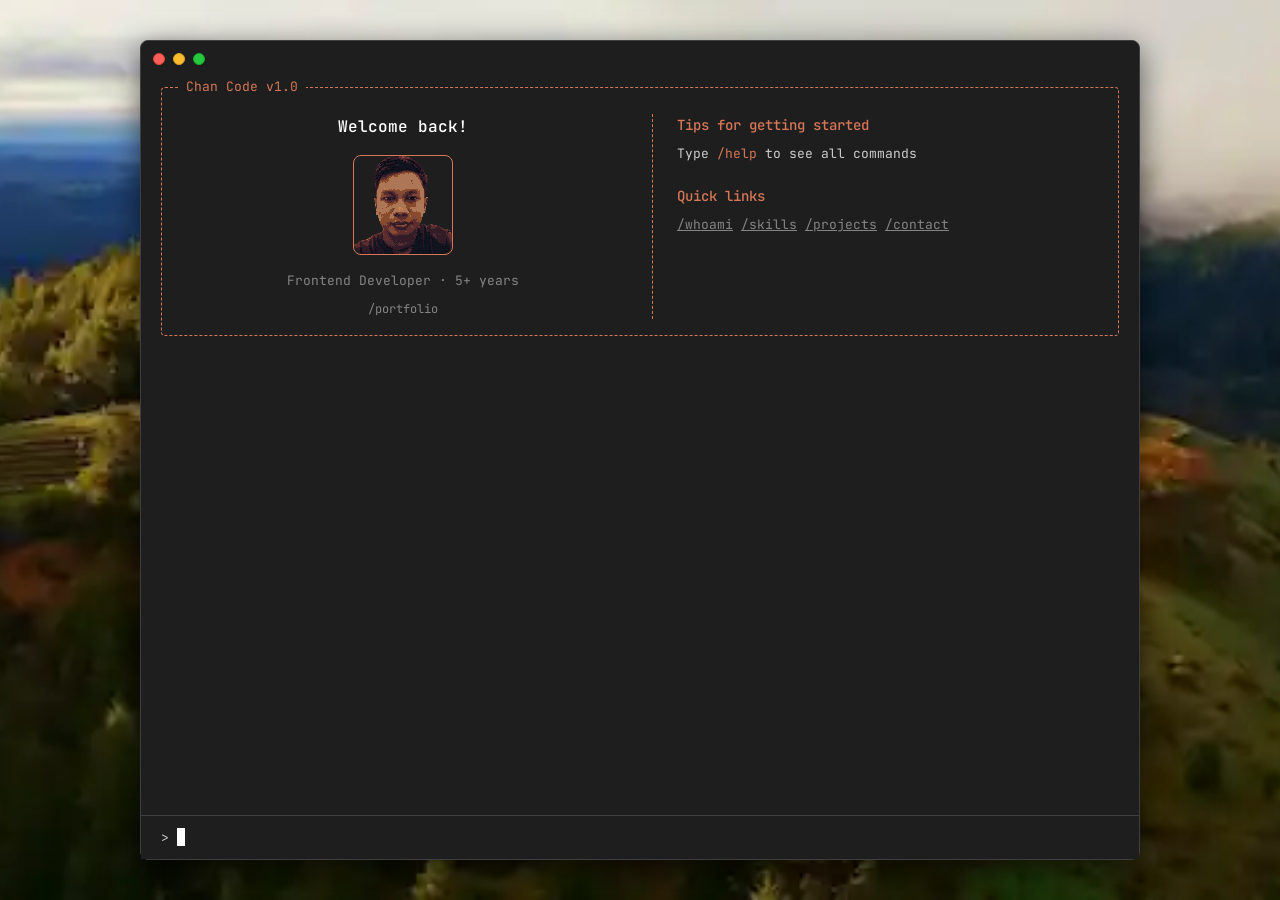
==== commit 34effaad: "deploy" ====
--- a/index.html
+++ b/index.html
@@ -120,8 +120,8 @@
       "inLanguage": "en-US"
     }
     </script>
-    <script type="module" crossorigin src="/assets/index-oZIBvQIt.js"></script>
-    <link rel="stylesheet" crossorigin href="/assets/index-B2uI7n2n.css">
+    <script type="module" crossorigin src="/assets/index-Cfc49Z8l.js"></script>
+    <link rel="stylesheet" crossorigin href="/assets/index-BU1U1Zqy.css">
   </head>
   <body>
     <div class="min-h-screen py-10 flex justify-center">
--- a/assets/index-BU1U1Zqy.css
+++ b/assets/index-BU1U1Zqy.css
@@ -0,0 +1,2 @@
+/*! tailwindcss v4.1.16 | MIT License | https://tailwindcss.com */
+@layer properties{@supports (((-webkit-hyphens:none)) and (not (margin-trim:inline))) or ((-moz-orient:inline) and (not (color:rgb(from red r g b)))){*,:before,:after,::backdrop{--tw-rotate-x:initial;--tw-rotate-y:initial;--tw-rotate-z:initial;--tw-skew-x:initial;--tw-skew-y:initial;--tw-space-y-reverse:0;--tw-border-style:solid;--tw-font-weight:initial;--tw-shadow:0 0 #0000;--tw-shadow-color:initial;--tw-shadow-alpha:100%;--tw-inset-shadow:0 0 #0000;--tw-inset-shadow-color:initial;--tw-inset-shadow-alpha:100%;--tw-ring-color:initial;--tw-ring-shadow:0 0 #0000;--tw-inset-ring-color:initial;--tw-inset-ring-shadow:0 0 #0000;--tw-ring-inset:initial;--tw-ring-offset-width:0px;--tw-ring-offset-color:#fff;--tw-ring-offset-shadow:0 0 #0000;--tw-outline-style:solid;--tw-ease:initial}}}@layer theme{:root,:host{--font-sans:ui-sans-serif,system-ui,sans-serif,"Apple Color Emoji","Segoe UI Emoji","Segoe UI Symbol","Noto Color Emoji";--font-mono:"JetBrains Mono","Consolas","Courier New",monospace;--spacing:.25rem;--text-xl:1.25rem;--text-xl--line-height:calc(1.75/1.25);--text-2xl:1.5rem;--text-2xl--line-height:calc(2/1.5);--font-weight-semibold:600;--font-weight-bold:700;--radius-lg:.5rem;--ease-in:cubic-bezier(.4,0,1,1);--default-transition-duration:.15s;--default-transition-timing-function:cubic-bezier(.4,0,.2,1);--default-font-family:var(--font-sans);--default-mono-font-family:var(--font-mono);--color-terminal-bg:#1e1e1e;--color-terminal-border:#3e3e42;--color-terminal-text:#ccc;--color-terminal-muted:#858585;--color-terminal-accent:#d77757;--color-terminal-error:#f48771;--animate-fade-in:fadeIn .2s ease-out}}@layer base{*,:after,:before,::backdrop{box-sizing:border-box;border:0 solid;margin:0;padding:0}::file-selector-button{box-sizing:border-box;border:0 solid;margin:0;padding:0}html,:host{-webkit-text-size-adjust:100%;tab-size:4;line-height:1.5;font-family:var(--default-font-family,ui-sans-serif,system-ui,sans-serif,"Apple Color Emoji","Segoe UI Emoji","Segoe UI Symbol","Noto Color Emoji");font-feature-settings:var(--default-font-feature-settings,normal);font-variation-settings:var(--default-font-variation-settings,normal);-webkit-tap-highlight-color:transparent}hr{height:0;color:inherit;border-top-width:1px}abbr:where([title]){-webkit-text-decoration:underline dotted;text-decoration:underline dotted}h1,h2,h3,h4,h5,h6{font-size:inherit;font-weight:inherit}a{color:inherit;-webkit-text-decoration:inherit;-webkit-text-decoration:inherit;-webkit-text-decoration:inherit;-webkit-text-decoration:inherit;text-decoration:inherit}b,strong{font-weight:bolder}code,kbd,samp,pre{font-family:var(--default-mono-font-family,ui-monospace,SFMono-Regular,Menlo,Monaco,Consolas,"Liberation Mono","Courier New",monospace);font-feature-settings:var(--default-mono-font-feature-settings,normal);font-variation-settings:var(--default-mono-font-variation-settings,normal);font-size:1em}small{font-size:80%}sub,sup{vertical-align:baseline;font-size:75%;line-height:0;position:relative}sub{bottom:-.25em}sup{top:-.5em}table{text-indent:0;border-color:inherit;border-collapse:collapse}:-moz-focusring{outline:auto}progress{vertical-align:baseline}summary{display:list-item}ol,ul,menu{list-style:none}img,svg,video,canvas,audio,iframe,embed,object{vertical-align:middle;display:block}img,video{max-width:100%;height:auto}button,input,select,optgroup,textarea{font:inherit;font-feature-settings:inherit;font-variation-settings:inherit;letter-spacing:inherit;color:inherit;opacity:1;background-color:#0000;border-radius:0}::file-selector-button{font:inherit;font-feature-settings:inherit;font-variation-settings:inherit;letter-spacing:inherit;color:inherit;opacity:1;background-color:#0000;border-radius:0}:where(select:is([multiple],[size])) optgroup{font-weight:bolder}:where(select:is([multiple],[size])) optgroup option{padding-inline-start:20px}::file-selector-button{margin-inline-end:4px}::placeholder{opacity:1}@supports (not ((-webkit-appearance:-apple-pay-button))) or (contain-intrinsic-size:1px){::placeholder{color:currentColor}@supports (color:color-mix(in lab, red, red)){::placeholder{color:color-mix(in oklab,currentcolor 50%,transparent)}}}textarea{resize:vertical}::-webkit-search-decoration{-webkit-appearance:none}::-webkit-date-and-time-value{min-height:1lh;text-align:inherit}::-webkit-datetime-edit{display:inline-flex}::-webkit-datetime-edit-fields-wrapper{padding:0}::-webkit-datetime-edit{padding-block:0}::-webkit-datetime-edit-year-field{padding-block:0}::-webkit-datetime-edit-month-field{padding-block:0}::-webkit-datetime-edit-day-field{padding-block:0}::-webkit-datetime-edit-hour-field{padding-block:0}::-webkit-datetime-edit-minute-field{padding-block:0}::-webkit-datetime-edit-second-field{padding-block:0}::-webkit-datetime-edit-millisecond-field{padding-block:0}::-webkit-datetime-edit-meridiem-field{padding-block:0}::-webkit-calendar-picker-indicator{line-height:1}:-moz-ui-invalid{box-shadow:none}button,input:where([type=button],[type=reset],[type=submit]){appearance:button}::file-selector-button{appearance:button}::-webkit-inner-spin-button{height:auto}::-webkit-outer-spin-button{height:auto}[hidden]:where(:not([hidden=until-found])){display:none!important}}@layer components;@layer utilities{.absolute{position:absolute}.relative{position:relative}.static{position:static}.z-20{z-index:20}.mx-1{margin-inline:calc(var(--spacing)*1)}.mb-1{margin-bottom:calc(var(--spacing)*1)}.mb-3{margin-bottom:calc(var(--spacing)*3)}.mb-4{margin-bottom:calc(var(--spacing)*4)}.mb-8{margin-bottom:calc(var(--spacing)*8)}.ml-6{margin-left:calc(var(--spacing)*6)}.block{display:block}.contents{display:contents}.flex{display:flex}.grid{display:grid}.hidden{display:none}.h-3{height:calc(var(--spacing)*3)}.min-h-\[calc\(100vh-80px\)\]{min-height:calc(100vh - 80px)}.min-h-screen{min-height:100vh}.w-3{width:calc(var(--spacing)*3)}.w-20{width:calc(var(--spacing)*20)}.w-full{width:100%}.max-w-\[1000px\]{max-width:1000px}.min-w-fit{min-width:fit-content}.flex-1{flex:1}.shrink-0{flex-shrink:0}.transform{transform:var(--tw-rotate-x,)var(--tw-rotate-y,)var(--tw-rotate-z,)var(--tw-skew-x,)var(--tw-skew-y,)}.animate-fade-in{animation:var(--animate-fade-in)}.cursor-pointer{cursor:pointer}.grid-cols-1{grid-template-columns:repeat(1,minmax(0,1fr))}.grid-cols-2{grid-template-columns:repeat(2,minmax(0,1fr))}.flex-col{flex-direction:column}.flex-wrap{flex-wrap:wrap}.items-center{align-items:center}.justify-center{justify-content:center}.gap-2{gap:calc(var(--spacing)*2)}.gap-6{gap:calc(var(--spacing)*6)}:where(.space-y-2>:not(:last-child)){--tw-space-y-reverse:0;margin-block-start:calc(calc(var(--spacing)*2)*var(--tw-space-y-reverse));margin-block-end:calc(calc(var(--spacing)*2)*calc(1 - var(--tw-space-y-reverse)))}:where(.space-y-3>:not(:last-child)){--tw-space-y-reverse:0;margin-block-start:calc(calc(var(--spacing)*3)*var(--tw-space-y-reverse));margin-block-end:calc(calc(var(--spacing)*3)*calc(1 - var(--tw-space-y-reverse)))}.rounded-full{border-radius:3.40282e38px}.rounded-lg{border-radius:var(--radius-lg)}.border{border-style:var(--tw-border-style);border-width:1px}.border-\[0\.5px\]{border-style:var(--tw-border-style);border-width:.5px}.border-t{border-top-style:var(--tw-border-style);border-top-width:1px}.border-dashed{--tw-border-style:dashed;border-style:dashed}.border-\[\#1aab29\]{border-color:#1aab29}.border-\[\#dea123\]{border-color:#dea123}.border-\[\#e0443e\]{border-color:#e0443e}.border-terminal-border{border-color:var(--color-terminal-border)}.bg-\[\#27c93f\]{background-color:#27c93f}.bg-\[\#ff5f56\]{background-color:#ff5f56}.bg-\[\#ffbd2e\]{background-color:#ffbd2e}.bg-terminal-bg{background-color:var(--color-terminal-bg)}.px-3{padding-inline:calc(var(--spacing)*3)}.py-3{padding-block:calc(var(--spacing)*3)}.py-10{padding-block:calc(var(--spacing)*10)}.text-2xl{font-size:var(--text-2xl);line-height:var(--tw-leading,var(--text-2xl--line-height))}.text-xl{font-size:var(--text-xl);line-height:var(--tw-leading,var(--text-xl--line-height))}.text-\[3px\]{font-size:3px}.font-bold{--tw-font-weight:var(--font-weight-bold);font-weight:var(--font-weight-bold)}.font-semibold{--tw-font-weight:var(--font-weight-semibold);font-weight:var(--font-weight-semibold)}.break-all{word-break:break-all}.text-terminal-accent{color:var(--color-terminal-accent)}.text-terminal-error{color:var(--color-terminal-error)}.text-terminal-muted{color:var(--color-terminal-muted)}.text-terminal-text{color:var(--color-terminal-text)}.underline{text-decoration-line:underline}.shadow-\[0_8px_32px_rgba\(0\,0\,0\,0\.6\)\]{--tw-shadow:0 8px 32px var(--tw-shadow-color,#0009);box-shadow:var(--tw-inset-shadow),var(--tw-inset-ring-shadow),var(--tw-ring-offset-shadow),var(--tw-ring-shadow),var(--tw-shadow)}.outline{outline-style:var(--tw-outline-style);outline-width:1px}.transition{transition-property:color,background-color,border-color,outline-color,text-decoration-color,fill,stroke,--tw-gradient-from,--tw-gradient-via,--tw-gradient-to,opacity,box-shadow,transform,translate,scale,rotate,filter,-webkit-backdrop-filter,backdrop-filter,display,content-visibility,overlay,pointer-events;transition-timing-function:var(--tw-ease,var(--default-transition-timing-function));transition-duration:var(--tw-duration,var(--default-transition-duration))}.ease-in{--tw-ease:var(--ease-in);transition-timing-function:var(--ease-in)}@media (hover:hover){.hover\:underline:hover{text-decoration-line:underline}}@media (min-width:48rem){.md\:w-24{width:calc(var(--spacing)*24)}.md\:w-\[calc\(100\%-80px\)\]{width:calc(100% - 80px)}.md\:grid-cols-2{grid-template-columns:repeat(2,minmax(0,1fr))}.md\:grid-cols-3{grid-template-columns:repeat(3,minmax(0,1fr))}.md\:grid-cols-4{grid-template-columns:repeat(4,minmax(0,1fr))}.md\:gap-4{gap:calc(var(--spacing)*4)}.md\:gap-6{gap:calc(var(--spacing)*6)}.md\:border-t-0{border-top-style:var(--tw-border-style);border-top-width:0}.md\:border-l{border-left-style:var(--tw-border-style);border-left-width:1px}.md\:text-\[6px\]{font-size:6px}}}@keyframes blink{0%,50%{opacity:1}51%,to{opacity:0}}@keyframes fadeIn{0%{opacity:0}to{opacity:1}}@keyframes spin{0%{transform:rotate(0)}to{transform:rotate(360deg)}}@keyframes gradient-shift{0%{background-position:0%}to{background-position:200%}}body,html{overscroll-behavior:none}html{background-color:var(--color-terminal-bg);background-image:url(/background.webp);background-position:50%;background-repeat:no-repeat;background-size:cover;background-attachment:fixed}body{color:var(--color-terminal-text);font-family:var(--font-mono);-webkit-font-smoothing:antialiased;-moz-osx-font-smoothing:grayscale;font-synthesis:none;text-rendering:optimizeLegibility;font-size:13px;line-height:1.5;overflow:auto}input{caret-shape:block;caret-width:8px}@supports not (caret-shape:block){input{caret-color:#0000}}::selection{color:var(--color-terminal-text);background-color:#4ec9b04d}.prompt{color:var(--color-terminal-accent);-webkit-user-select:none;user-select:none;font-weight:400}.link-hover{color:var(--color-terminal-text);text-decoration:none;transition:color .15s}.link-hover:hover{color:var(--color-terminal-accent);text-decoration:underline}@property --tw-rotate-x{syntax:"*";inherits:false}@property --tw-rotate-y{syntax:"*";inherits:false}@property --tw-rotate-z{syntax:"*";inherits:false}@property --tw-skew-x{syntax:"*";inherits:false}@property --tw-skew-y{syntax:"*";inherits:false}@property --tw-space-y-reverse{syntax:"*";inherits:false;initial-value:0}@property --tw-border-style{syntax:"*";inherits:false;initial-value:solid}@property --tw-font-weight{syntax:"*";inherits:false}@property --tw-shadow{syntax:"*";inherits:false;initial-value:0 0 #0000}@property --tw-shadow-color{syntax:"*";inherits:false}@property --tw-shadow-alpha{syntax:"<percentage>";inherits:false;initial-value:100%}@property --tw-inset-shadow{syntax:"*";inherits:false;initial-value:0 0 #0000}@property --tw-inset-shadow-color{syntax:"*";inherits:false}@property --tw-inset-shadow-alpha{syntax:"<percentage>";inherits:false;initial-value:100%}@property --tw-ring-color{syntax:"*";inherits:false}@property --tw-ring-shadow{syntax:"*";inherits:false;initial-value:0 0 #0000}@property --tw-inset-ring-color{syntax:"*";inherits:false}@property --tw-inset-ring-shadow{syntax:"*";inherits:false;initial-value:0 0 #0000}@property --tw-ring-inset{syntax:"*";inherits:false}@property --tw-ring-offset-width{syntax:"<length>";inherits:false;initial-value:0}@property --tw-ring-offset-color{syntax:"*";inherits:false;initial-value:#fff}@property --tw-ring-offset-shadow{syntax:"*";inherits:false;initial-value:0 0 #0000}@property --tw-outline-style{syntax:"*";inherits:false;initial-value:solid}@property --tw-ease{syntax:"*";inherits:false}
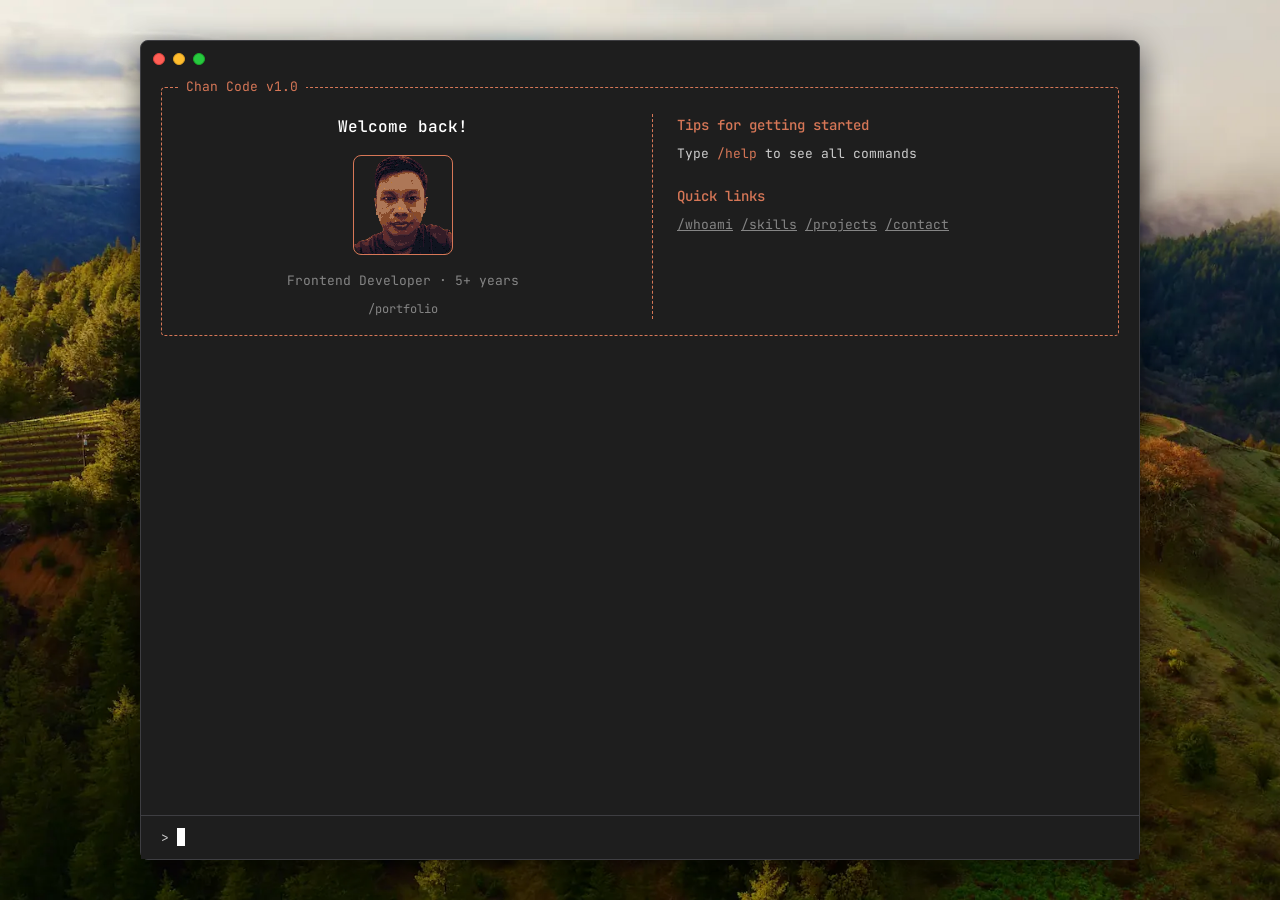
==== commit 30ab0ab5: "deploy" ====
--- a/index.html
+++ b/index.html
@@ -120,7 +120,7 @@
       "inLanguage": "en-US"
     }
     </script>
-    <script type="module" crossorigin src="/assets/index-Cfc49Z8l.js"></script>
+    <script type="module" crossorigin src="/assets/index-BkmMlcCF.js"></script>
     <link rel="stylesheet" crossorigin href="/assets/index-BU1U1Zqy.css">
   </head>
   <body>
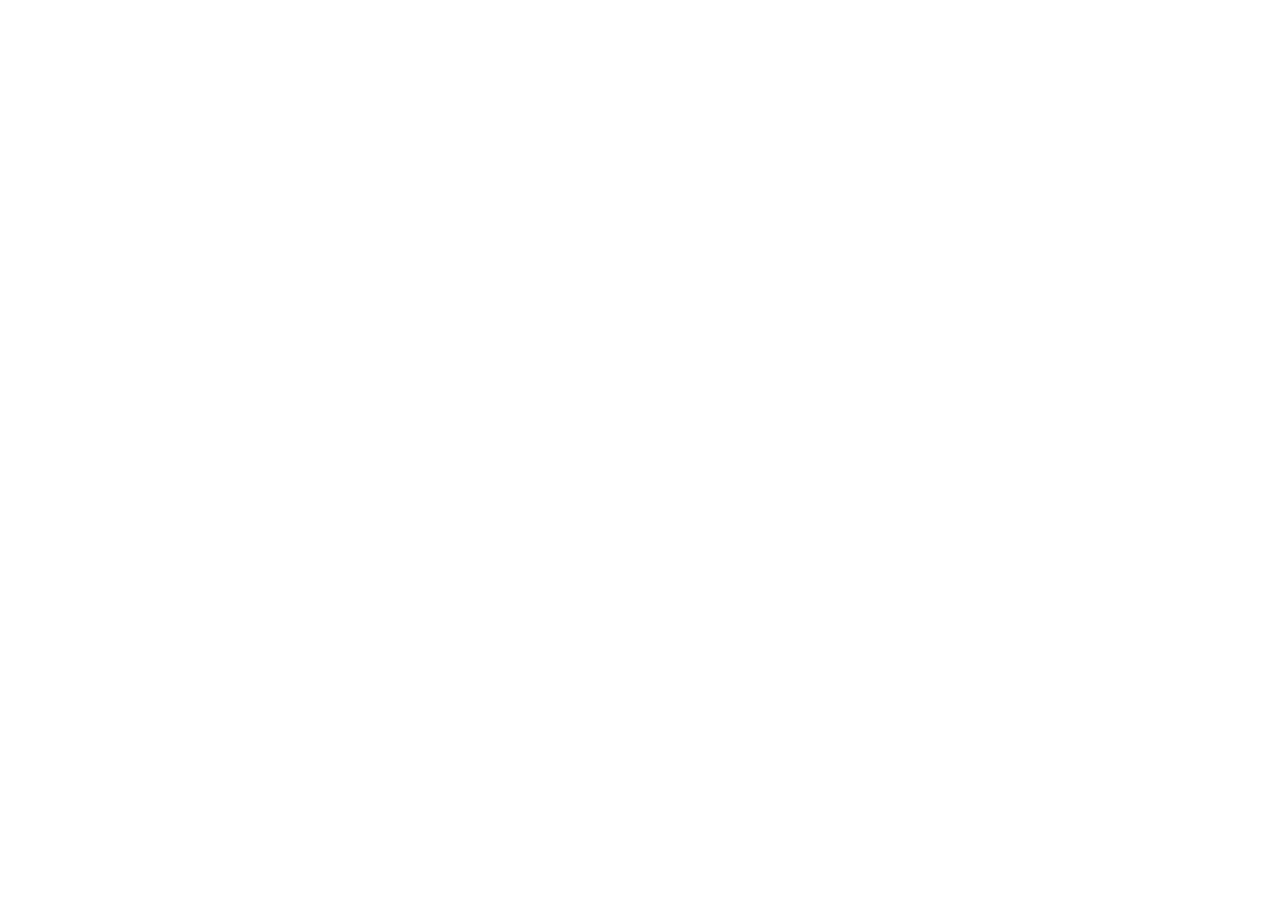
==== commit 0749f1e5: "deploy" ====
--- a/index.html
+++ b/index.html
@@ -1,139 +1,13 @@
-<!doctype html>
+<!DOCTYPE html>
 <html lang="en">
-  <head>
-    <meta charset="UTF-8" />
-    <meta name="viewport" content="width=device-width, initial-scale=1.0" />
-
-    <!-- Primary Meta Tags -->
-    <title>Chan Nyein Tun - Frontend Developer Portfolio | Interactive CLI Experience</title>
-    <meta name="title" content="Chan Nyein Tun - Frontend Developer Portfolio | Interactive CLI Experience" />
-    <meta name="description" content="Interactive command-line portfolio of Chan Nyein Tun, a Frontend Developer with 5+ years of experience in React, Next.js, TypeScript, and modern web technologies. Explore projects, skills, and contact information through a unique terminal interface." />
-    <meta name="keywords" content="Chan Nyein Tun, Frontend Developer, React Developer, Next.js Developer, TypeScript, Web Development, Portfolio, Interactive CLI, Terminal Portfolio, JavaScript, Vite, TailwindCSS" />
-    <meta name="author" content="Chan Nyein Tun" />
-    <meta name="robots" content="index, follow" />
-    <meta name="language" content="English" />
-    <meta name="revisit-after" content="7 days" />
-
-    <!-- Open Graph / Facebook -->
-    <meta property="og:type" content="website" />
-    <meta property="og:url" content="https://cnt.is-a.dev/" />
-    <meta property="og:title" content="Chan Nyein Tun - Frontend Developer Portfolio" />
-    <meta property="og:description" content="Interactive command-line portfolio showcasing 5+ years of frontend development expertise. Experience a unique CLI-based portfolio featuring React, Next.js, TypeScript, and modern web technologies." />
-    <meta property="og:site_name" content="Chan Nyein Tun Portfolio" />
-    <meta property="og:locale" content="en_US" />
-
-    <!-- Twitter -->
-    <meta name="twitter:card" content="summary" />
-    <meta name="twitter:url" content="https://cnt.is-a.dev/" />
-    <meta name="twitter:title" content="Chan Nyein Tun - Frontend Developer Portfolio" />
-    <meta name="twitter:description" content="Interactive command-line portfolio showcasing 5+ years of frontend development expertise. Experience a unique CLI-based portfolio." />
-    <meta name="twitter:creator" content="@chanyeintun" />
-
-    <!-- AEO (AI Engine Optimization) - Structured Data for AI Crawlers -->
-    <meta name="ai:purpose" content="Professional portfolio website showcasing frontend development work and skills" />
-    <meta name="ai:profession" content="Frontend Developer" />
-    <meta name="ai:experience" content="5+ years" />
-    <meta name="ai:specialization" content="React, Next.js, TypeScript, JavaScript, Web Development" />
-    <meta name="ai:interaction" content="Interactive command-line interface for portfolio navigation" />
-
-    <!-- Canonical URL -->
-    <link rel="canonical" href="https://cnt.is-a.dev/" />
-
-    <!-- Favicons -->
-    <link rel="icon" type="image/x-icon" href="/favicon.ico" />
-    <link rel="icon" type="image/png" sizes="16x16" href="/favicon-16x16.png" />
-    <link rel="icon" type="image/png" sizes="32x32" href="/favicon-32x32.png" />
-    <link rel="apple-touch-icon" sizes="180x180" href="/apple-touch-icon.png" />
-    <link rel="manifest" href="/site.webmanifest" />
-
-    <!-- Preconnect for Performance -->
-    <link rel="preconnect" href="https://fonts.googleapis.com">
-    <link rel="preconnect" href="https://fonts.gstatic.com" crossorigin>
-    <link rel="preload" href="https://fonts.googleapis.com/css2?family=JetBrains+Mono:wght@400;500;600;700&display=block" as="style">
-    <link href="https://fonts.googleapis.com/css2?family=JetBrains+Mono:wght@400;500;600;700&display=block" rel="stylesheet">
-
-    <!-- JSON-LD Structured Data for Search Engines & AI -->
-    <script type="application/ld+json">
-    {
-      "@context": "https://schema.org",
-      "@type": "Person",
-      "name": "Chan Nyein Tun",
-      "jobTitle": "Frontend Developer",
-      "description": "Frontend Developer with 5+ years of experience specializing in React, Next.js, TypeScript, and modern web technologies",
-      "url": "https://cnt.is-a.dev",
-      "sameAs": [
-        "https://github.com/channyeintun",
-        "https://linkedin.com/in/channyeintun",
-        "https://x.com/chanyeintun"
-      ],
-      "knowsAbout": [
-        "React.js",
-        "Next.js",
-        "TypeScript",
-        "JavaScript (ES6+)",
-        "React Native",
-        "Redux",
-        "TanStack Query",
-        "Tiptap",
-        "GraphQL",
-        "NestJs",
-        "Vite",
-        "Go",
-        "REST APIs",
-        "TailwindCSS",
-        "HTML5",
-        "CSS3",
-        "a11y",
-        "Java",
-        "Spring",
-        "Docker",
-        "Git",
-        "CI/CD",
-        "Agile & Scrum",
-        "Figma",
-        "AWS"
-      ],
-      "alumniOf": {
-        "@type": "EducationalOrganization",
-        "name": "Your University"
-      },
-      "hasOccupation": {
-        "@type": "Occupation",
-        "name": "Frontend Developer",
-        "experienceRequirements": "5+ years",
-        "skills": "React, Next.js, TypeScript, JavaScript, Web Development"
-      }
-    }
+<head>
+    <meta charset="UTF-8">
+    <title>Chan Nyein Tun - Frontend Developer</title>
+    <script>
+        window.location.replace("https://channyeintun.vercel.app/");
     </script>
-
-    <script type="application/ld+json">
-    {
-      "@context": "https://schema.org",
-      "@type": "WebSite",
-      "name": "Chan Nyein Tun Portfolio",
-      "url": "https://cnt.is-a.dev",
-      "description": "Interactive CLI-based portfolio showcasing frontend development projects and skills",
-      "author": {
-        "@type": "Person",
-        "name": "Chan Nyein Tun"
-      },
-      "inLanguage": "en-US"
-    }
-    </script>
-    <script type="module" crossorigin src="/assets/index-BkmMlcCF.js"></script>
-    <link rel="stylesheet" crossorigin href="/assets/index-BU1U1Zqy.css">
-  </head>
-  <body>
-    <div class="min-h-screen py-10 flex justify-center">
-      <div class="relative w-full md:w-[calc(100%-80px)] max-w-[1000px] min-h-[calc(100vh-80px)] bg-terminal-bg border border-terminal-border rounded-lg shadow-[0_8px_32px_rgba(0,0,0,0.6)] mx-1 flex flex-col">
-        <!-- Mac-style window controls -->
-        <div class="flex gap-2 px-3 py-3 z-20">
-          <div class="w-3 h-3 rounded-full bg-[#ff5f56] border-[0.5px] border-[#e0443e] cursor-pointer" title="Close"></div>
-          <div class="w-3 h-3 rounded-full bg-[#ffbd2e] border-[0.5px] border-[#dea123] cursor-pointer" title="Minimize"></div>
-          <div class="w-3 h-3 rounded-full bg-[#27c93f] border-[0.5px] border-[#1aab29] cursor-pointer" title="Maximize"></div>
-        </div>
-        <div id="root" class="flex flex-col flex-1"></div>
-      </div>
-    </div>
-  </body>
-</html>
+</head>
+<body>
+    <p>Redirecting to <a href="https://channyeintun.vercel.app/">portfolio</a>...</p>
+</body>
+</html>
